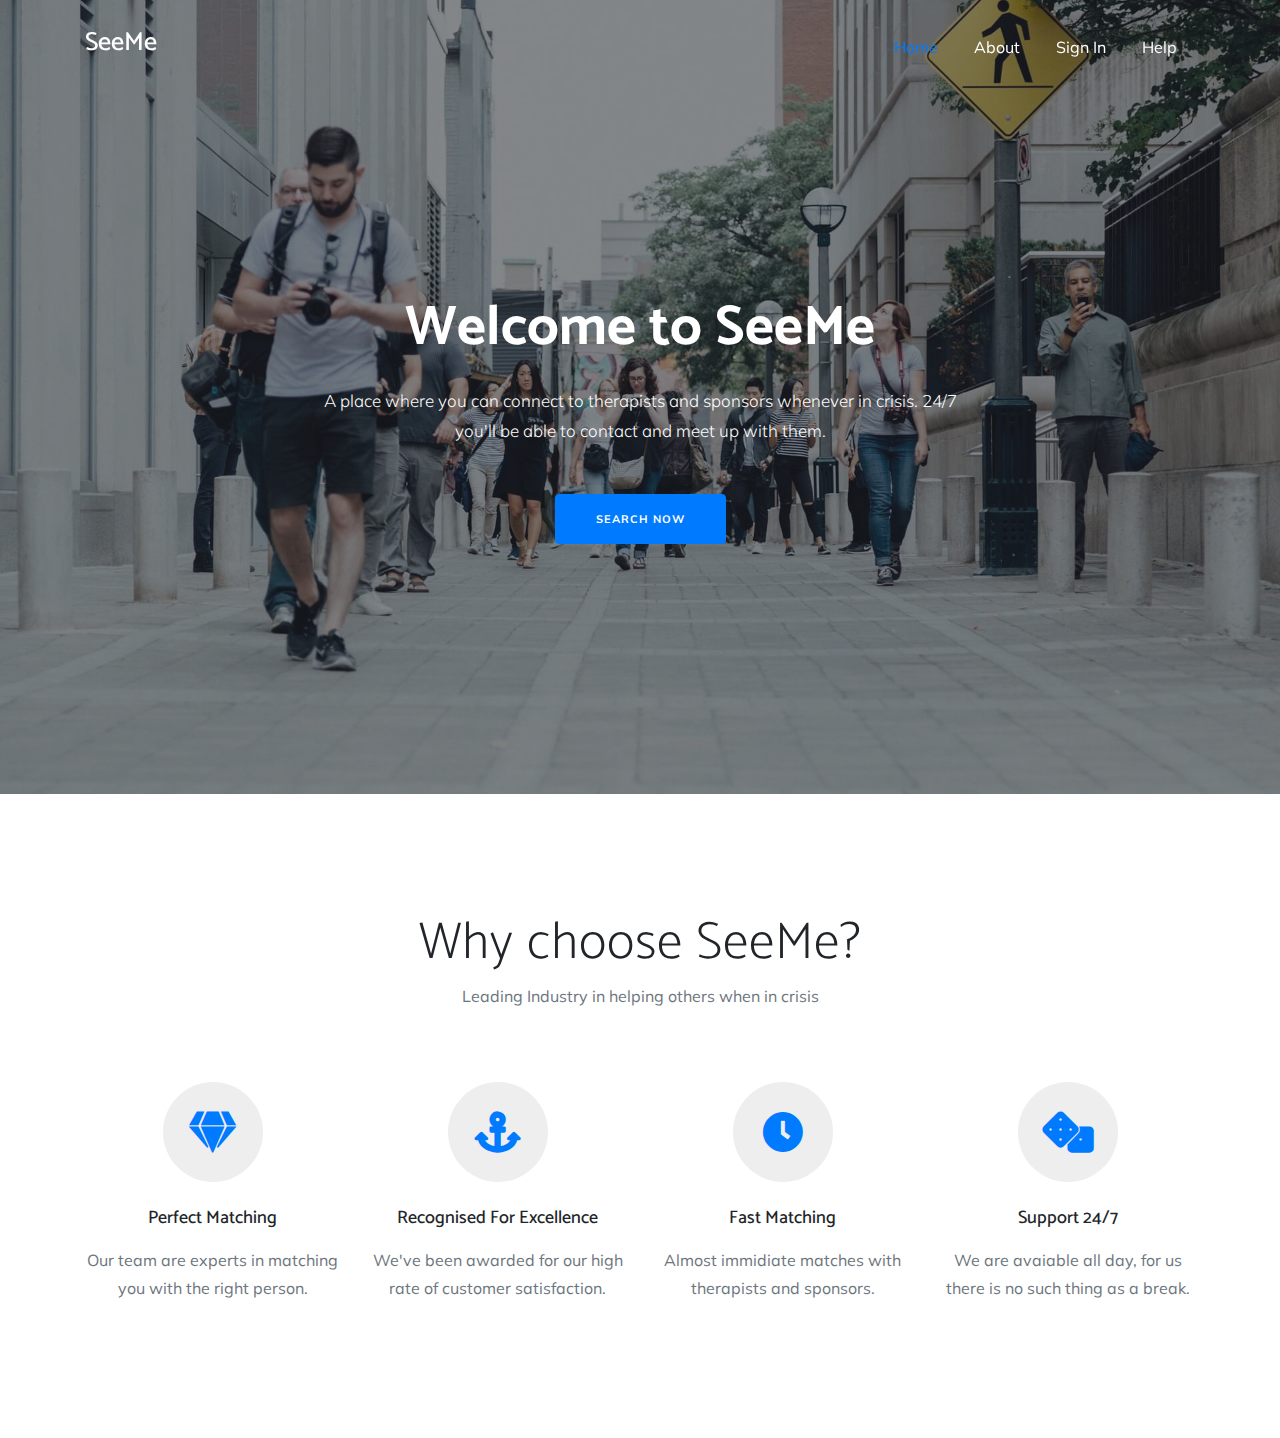
==== File/index.html @ f221f2fb "picture icon" ====
<!doctype html>
<html lang="en">

<head>
    <!-- Required meta tags -->
    <meta charset="utf-8">
    <meta name="viewport" content="width=device-width, initial-scale=1, shrink-to-fit=no">

    <meta name="description" content="Coral - Onepage portfolio Template">
    <meta name="author" content="esrat">

    <!-- Fontawseom Icon CSS -->
    <link rel="stylesheet" href="assets/css/all.css">

    <!-- Theme CSS -->
    <link rel="stylesheet" href="assets/css/bootstrap.min.css">
    <link rel="stylesheet" href="assets/css/style.css">
    <link rel="stylesheet" href="assets/css/responsive.css">
    <link rel="shortcut icon" type="image/x-icon" href="/Users/nataliesurielx3/Documents/GitHub/Hackathon/techHER2019/File/assets/img/modern.jpg" />

    <title>SeeMe: ...</title>
</head>

<body id="page-top">

    <!-- NAVBAR
    ================================================= -->
    <nav class="navbar navbar-expand-lg navbar-dark navbar-togglable  fixed-top " id="mainNav">
        <div class="container">

            <!-- Brand -->
            <a class="navbar-brand js-scroll-trigger" href="#page-top">
                <h2>SeeMe</h2>
            </a>

            <!-- Toggler -->
            <button class="navbar-toggler" type="button" data-toggle="collapse" data-target="#navbarCollapse" aria-controls="navbarCollapse" aria-expanded="false" aria-label="Toggle navigation">
                <span class="navbar-toggler-icon-bar">
                    <i class="fa fa-bars"></i>
                </span>
            </button>

            <!-- Collapse -->
            <div class="collapse navbar-collapse" id="navbarCollapse">
                <!-- Links -->
                <ul class="navbar-nav ml-auto">
                    <li class="nav-item">
                        <a class="nav-link js-scroll-trigger" href="#page-top">
                            Home
                        </a>
                    </li>
                    <li class="nav-item">
                        <a class="nav-link js-scroll-trigger" href="#feature">
                            About
                        </a>
                    </li>
                    <li class="nav-item">
                        <a class="nav-link js-scroll-trigger" href="">
                            Sign In
                        </a>
                    </li>
                    <li class="nav-item">
                        <a class="nav-link js-scroll-trigger" href="#service">
                            Help
                        </a>
                    </li>
                </ul>
            </div>
            <!-- / .navbar-collapse -->
        </div>
        <!-- / .container -->
    </nav>

    <!-- HERO
    ================================================== -->
    <section class="section section-top section-full">

        <!-- Cover -->
        <div class="bg-cover" style="background-image: url(assets/img/56.jpg);"></div>

        <!-- Overlay -->
        <div class="bg-overlay"></div>
        <!-- Content -->
        <div class="container">
            <div class="row justify-content-center align-items-center">
                <div class="col-md-10 col-lg-7 ">
                    <div class="banner-content">
                        <!-- Preheading -->
                        <!-- <p class="text-white text-uppercase text-center text-xs">
                            Meet <span>John Doe</span>
                        </p> -->

                        <!-- Heading -->
                        <h1 class="text-white text-center mb-4 display-4 font-weight-bold">
                           Welcome to SeeMe 
                        </h1>

                        <!-- Subheading -->
                        <p class="lead text-white text-center mb-5">
                            A place where you can connect to therapists and sponsors whenever in crisis. 24/7 you'll be able to contact and meet up with them.
                        </p>

                        <!-- Button -->
                        <p class="text-center mb-0" >
                            <a href="/listing/index.html" class="btn btn-primary ">
                                Search Now
                            </a>
                        </p>
                    </div>
                </div>
            </div>
            <!-- / .row -->
        </div>
        <!-- / .container -->
    </section>

    <!-- SECTIONS
    ================================================== -->
    <!-- PAGES
    ================================================== -->

    <!-- FEATURES
    ================================================== -->
    <section class="section" id="feature">
        <div class="container">
            <div class="row justify-content-center mb-4">
                <div class="col-md-8 col-lg-6 text-center">

                    <!-- Heading -->
                    <h2 class="lg-title mb-2">
                        Why choose SeeMe?
                    </h2>

                    <!-- Subheading -->
                    <p class="mb-5 ">
                        Leading Industry in helping others when in crisis
                    </p>

                </div>
            </div>
            <!-- / .row -->

            <div class="row justy-content-center">
                <div class="col-lg-3 col-md-6">
                    <div class="text-center feature-block">
                        <div class="feature-icon-block mb-4">
                            <i class="fa fa-gem"></i>
                        </div>
                        <h4 class="mb-3 ">Perfect Matching</h4>
                        <p>Our team are experts in matching you with the right person.</p>
                    </div>
                </div>

                <div class="col-lg-3 col-md-6">
                    <div class="text-center feature-block">
                        <div class="feature-icon-block mb-4">
                            <i class="fa fa-anchor"></i>
                        </div>
                        <h4 class="mb-3">Recognised for excellence</h4>
                        <p>We've been awarded for our high rate of customer satisfaction.</p>
                    </div>
                </div>

                <div class="col-lg-3 col-md-6">
                    <div class="text-center feature-block">
                        <div class="feature-icon-block mb-4">
                            <i class="fa fa-clock"></i>
                        </div>
                        <h4 class="mb-3">Fast Matching</h4>
                        <p>Almost immidiate matches with therapists and sponsors.</p>
                    </div>
                </div>

                <div class="col-lg-3 col-md-6">
                    <div class="text-center feature-block">
                        <div class="feature-icon-block mb-4">
                            <i class="fa fa-dice"></i>
                        </div>
                        <h4 class="mb-3">Support 24/7</h4>
                        <p>We are avaiable all day, for us there is no such thing as a break.</p>
                    </div>
                </div>
            </div>
        </div>
        <!-- / .container -->
    </section>


   
    

    <!-- JAVASCRIPT
    ================================================== -->
    <!-- Global JS -->
    <script src="assets/libs/jquery/jquery.min.js"></script>
    <script src="assets/libs/bootstrap/bootstrap.bundle.min.js"></script>

    <!-- Plugin JavaScript -->
    <script src="assets/js/jquery.easing.min.js"></script>
    <script src="assets/js/ajax-contact.js"></script>

    <!-- Theme JS -->
    <script src="assets/js/theme.js"></script>

</body>

</html>
---- File/assets/css/style.css ----
@import url('https://fonts.googleapis.com/css?family=Muli:300,400,500|Catamaran:100,200,300,400,500,600,700,800,900');


html {
    line-height: 1.15;
    -webkit-text-size-adjust: 100%;
    -ms-text-size-adjust: 100%;
    -ms-overflow-style: scrollbar;
    -webkit-tap-highlight-color: rgba(0, 0, 0, 0);
    overflow-x: hidden;
}
body {
    font-family: Muli,Helvetica,Arial,sans-serif;
    font-size: 16px;
    line-height: 1.75;
    margin: 0;
    background-color: #fff;
    font-weight: 400;
    color: #6c757d;
}

img{
    max-width: 100%;
    height: auto;
}


/*--------------------
 TYPOGRAPHY
-----------------*/

.h1,
.h2,
.h3,
.h4,
.h5,
.h6,
h1,
h2,
h3,
h4,
h5,
h6 {
    font-family: Catamaran,Helvetica,Arial,sans-serif;
    font-weight: 500;
    line-height: 1.35;
    margin-bottom: .5rem;
    color: #212529
}

.h1,
h1 {
    font-size: 2.125rem
}

.h2,
h2 {
    font-size: 1.625rem
}

.h3,
h3 {
    font-size: 1.375rem
}

.h4,
h4 {
    font-size: 1.125rem
}

.h5,
h5 {
    font-size: .9375rem
}

.h6,
h6 {
    font-size: .75rem
}

.lead {
    font-size: 1.0625rem;
    font-weight: 300
}


@media (max-width:767.98px) {
    h1 {
        font-size: 1.5rem
    }
    h2 {
        font-size: 1.375rem
    }
    h3 {
        font-size: 1.25rem
    }
    h4 {
        font-size: 1.125rem
    }
    h5 {
        font-size: .9375rem
    }
    h6 {
        font-size: .75rem
    }
}


.lg-title{
    font-size: 52px;
    font-weight: 200;
    letter-spacing: 1px;
    line-height: 60px;
    color: rgb(33, 37, 41);
}

.display-5{
    font-size: 2.5rem;
    font-weight: 300;
    line-height: 1.2;
}

/*--------------------

-----------------*/


img {
    vertical-align: middle;
    border-style: none;

}
.img-thumbnail {
    padding: .25rem;
    border: 1px solid #dee2e6;
    background-color: #fff
}


.section {
    position: relative;
    padding: 8.125rem 0;
}
@media (min-width:768px) {
    .section {
        padding: 7.5rem 0
    }
}

.section-top {
    padding-top: 8.125rem;
}

.section-bottom{
    padding-bottom: 8.125rem;
}

@media (min-width:768px) {
    .section-top {
        padding-top: 10.3125rem
    }
}



/*-------------------
  BUTTONS STYLE
----------------=----*/

.btn {
    padding: 1rem 2.5rem !important;
    transition: all 0.2s ease-in-out;
    text-transform: uppercase;
    font-size: .6875rem;
    font-weight: 700;
    letter-spacing: 1px;
}

.btn-white{
    background: #fff;
    color: #111;
}

.btn[class*=outline] {
    color: #212529
}

.btn[class*=outline].dropdown-toggle,
.btn[class*=outline]:active,
.btn[class*=outline]:active:focus,
.btn[class*=outline]:focus,
.btn[class*=outline]:hover {
    background-color: transparent
}

.btn[class*=outline][class*=primary]:active,
.btn[class*=outline][class*=primary]:active:focus,
.btn[class*=outline][class*=primary]:focus,
.btn[class*=outline][class*=primary]:hover {
    color: #f5ba4b
}

.btn-circle {
    display: inline-flex;
    width: 4.20313rem !important;
    height: 4.20313rem !important;
    padding: 0 !important;
    border-radius: 50%;
    align-items: center;
    justify-content: center
}

.btn:focus {
    box-shadow: none !important
}


/*-------------------
   MENU
----------------------*/

.navbar-toggler-icon {
    display: inline-block;
    width: 1.5em;
    height: 1.5em;
    content: "";
    vertical-align: middle;
    background: no-repeat 50%;
    background-size: 100% 100%
}


.navbar-nav .nav-link {
    padding-right: 1rem;
    padding-left: 1rem
}

.navbar-nav .nav-item {
    padding: 0px 10px;
}


.navbar-dark .navbar-nav .nav-link {
    color: #fff;
}
.navbar-light .navbar-nav .nav-link ,.navbar-light .navbar-nav .nav-link:hover,.navbar-light .navbar-nav .nav-link:focus{
    color: #111;
}


.navbar-dark .navbar-nav .active > .nav-link, .navbar-dark .navbar-nav .nav-link.active, .navbar-dark .navbar-nav .nav-link.show, .navbar-dark .navbar-nav .show > .nav-link{
    color: #007bff!important;
}
.navbar {
    position: relative;
    padding: 1.25rem 1rem;
}

.fixed-top {
    position: fixed;
    z-index: 1030;
    right: 0;
    left: 0;
}


.navbar-dark {
    color: #fff;
}
.navbar-light {
    background: #fff;
}

.navbar-light::before {
    opacity: 1;
}
.navbar-light {
    color: #212529;
}


.navbar .nav-item-divider {
    display: none
}

@media (min-width:1200px) {
    .navbar .nav-item-divider {
        display: block
    }
}

.navbar .nav-item-divider .nav-link {
    opacity: .25
}

.navbar .nav-item-divider .nav-link > span {
    border-left: 1px solid
}

@media (max-width:1199.98px) {
    .navbar .dropdown-menu {
        padding-top: 0;
        padding-bottom: 0;
        border: 0
    }
}

@media (min-width:1200px) {
    .navbar .dropdown-menu {
        transform: translateY(.5rem);
        opacity: 0
    }
    .navbar .dropdown-menu.show {
        animation: .2s forwards d
    }
    @keyframes d {
        to {
            transform: translateY(0);
            opacity: 1
        }
    }
}

.navbar-brand h2{
    color: #fff;
}


.navbar-light .navbar-brand h2{
    color: #111;
}



/*-------------------
  DROPDOWN MENU
----------------------*/


.dropdown-menu {
    opacity: 0
}

.dropdown-menu.show {
    animation: .2s forwards b
}

@keyframes b {
    to {
        opacity: 1
    }
}

.dropdown-item {
    font-size: .6875rem;
    font-weight: 500;
    padding-top: .5rem;
    padding-bottom: .5rem;
    transition: background-color .1s;
    text-transform: uppercase
}

@media (min-width:1200px) {
    .dropdown-item {
        padding-top: .75rem;
        padding-bottom: .75rem
    }
}

@media (min-width:1200px) {
    .dropdown-item + .dropdown-item {
        border-top: 1px solid rgba(0, 0, 0, .1)
    }
}


/*------------------------
 BACKGROUND
----------------------------*/


.bg-cover {
    background-repeat: no-repeat;
    background-position: 50%;
    background-size: cover
}

.bg-cover,
.bg-overlay,
.bg-overlay:before {
    position: absolute;
    top: 0;
    right: 0;
    bottom: 0;
    left: 0
}

.bg-overlay:before {
    content: "";
    opacity: .55;
    background-color: #212529
}


.box-shadow {
    box-shadow: 0 25px 100px -5px rgba(0, 0, 0, .15)
}



/*----------------------
 Banner STYLE
-----------------------*/
.banner-content{
    padding: 130px 0px;
}


/*----------------------
 FEATURE STYLE
-----------------------*/

.feature-block h4{
    text-transform: capitalize;
}
.feature-icon-block{
    font-size: 40px;
    width: 100px;
    height: 100px;
    background:#eee;
    color: #007bff;
    text-align: center;
    margin: 0 auto;
    border-radius: 100%;
    padding-top: 15px;
    -webkit-transition: all .3s ease 0s;
    -o-transition: all .3s ease 0s;
    transition:all .3s ease 0s ;
    
}

.feature-block:hover .feature-icon-block{
     background:#007bff;
    color: #fff;
}

/*----------------------
 ABOUT STYLE
-----------------------*/
.skill-list{
    padding-left: 30px;
    margin-top: 15px;
}
.skill-list li{
    position: relative;
    color: #222;
    padding: 0px 0px 7px 30px;
}
.skill-list li:before{
    position: absolute;
    content:"\f560";
    font-family: "Font Awesome 5 Free";
    left: 0px;
    top: 0px;
    color: #007bff;
}


.about-content{
    padding-left: 30px;
}
.about-content-2 {
    padding-right: 40px;
}
.about-content-2  p,.about-content p{
    margin: 20px 0px 30px;
}


.about-img{
    position: relative;
    z-index: 222;
    padding: 20px;
}


.about-img:after{
    position: absolute;
    content:"";
    right: 0px;
    bottom:0px;
    width: 150px;
    height: 150px;
    background: #fff;
    z-index: -1;
    -webkit-box-shadow: 0px 0px 20px #eee;
    box-shadow:  0px 0px 20px #eee;
}
.about-img:before{
    position: absolute;
    content:"";
    left: 0px;
    top: 0px;
    width: 150px;
    height: 150px;
    background: #fff;
    z-index: -1;
    -webkit-box-shadow: 0px 0px 20px #eee;
    box-shadow:  0px 0px 20px #eee;
}



/*----------------------
 SERVICE
-----------------------*/
.service-icon{
    font-size: 30px;
    margin-right: 25px;
    margin-top: 10px;
}
.service-content{
    margin-top: 20px;
}
.service-content h4 {
    margin-bottom: 10px;
    line-height: 26px;
    font-weight: 700;
    text-transform: uppercase;
}
.service-content h4 span{
    font-weight: 400;
}



/*----------------------
 PORTFOLIO
-----------------------*/
.portfolio-block{
    position: relative;
    text-align: center;
    -webkit-box-shadow: 0px 0px 20px #eee;
    box-shadow:  0px 0px 20px #eee;
}
.portfolio-block img{
    margin-bottom: 15px;
}


.portfolio-content{
    padding: 20px 0px 40px;
}
.work-cat{
     color: #007bff;
}



.overlay-content{
    position: absolute;
    content:"";
    margin-top: -15%;
    top: 50%;
    left: 40%;
    opacity: 0;
    visibility: hidden;
    -webkit-transition: all .3s ease-in-out;
    -o-transition: all .3s ease-in-out;
    transition:all .3s ease-in-out ;
}
.overlay-content i{
    width: 60px;
    height: 60px;
    display: block;
    background: #fff;
    text-align: center;
    padding-top: 22px;
    border-radius: 100%;
}

.portfolio-block:before{
    position: absolute;
    content:"";
    width: 100%;
    height: 100%;
    background:rgba(0,0,0,0.5);
    opacity: 0;
    visibility: hidden;
    -webkit-transition: all .3s ease-in-out;
    -o-transition: all .3s ease-in-out;
    transition:all .3s ease-in-out ;
}
.portfolio-block:hover .overlay-content,.portfolio-block:hover:before{
    opacity: 1;
    visibility: visible;
}

.overlay-content a:focus, .overlay-content a:hover{
    text-decoration: none;
}


/*----------------------
 PRICING
-----------------------*/

.pricing-block{
    text-align: center;
    padding: 30px 40px;
    border: 1px solid#ddd;
}
.price{
    font-size: 80px;
    font-weight: 700;
}

.price small{
    font-size: 18px;
}
.pricing-block ul{
    margin-bottom: 30px;
}
.pricing-block li{
    padding: 6px 0px;
    border-top: 1px solid#eee;
}

/*----------------------
 TESTIMONIAL
-----------------------*/
.test-content{
   color: #fff;
}

.test-content p.lead{
    margin: 30px 0px;
    color: #fff;
    opacity: .8;
}

.client-info{
    margin-top: 50px;
}
.client-img img{
    width: 100px;
    height: 100px;
    border-radius: 100%;
    border: 5px solid#ddd;
    text-align: center;
}

.client-text{
    margin-top: 20px;
}
.client-text h3{
    margin-bottom: 0px;
    color: #fff;
}
.client-text h6{
    color: #888;
    margin-bottom: 0px;
}

.test-content{
    margin-bottom: 80px;
}

/*----------------------
 CONTACT
-----------------------*/

.form-control{
    border-radius: 3px;
    height: 50px;
    padding-left: 15px;
    border: 1px solid#ddd;
}

.form-group {
    margin-bottom: 20px;
}


.submit{
    margin-top: 15px;
}
::-webkit-input-placeholder { /* Chrome/Opera/Safari */
  font-size: 13px;
}
::-moz-placeholder { /* Firefox 19+ */
  font-size: 13px;
}
:-ms-input-placeholder { /* IE 10+ */
  font-size: 13px;
}
:-moz-placeholder { /* Firefox 18- */
 font-size: 13px;
}



/*----------------------
 FOOTER
-----------------------*/
.top-padding{
    padding-top: 70px;
}
.footer-widget{
    margin-bottom: 50px;
}


.footer-widget a{
    font-size: 30px;
}

.footer-widget p{
    color: #eee;
}
.footer-link{
    padding-left: 0;
    list-style-type: none
}

.footer-link li{
    color: #fff;
}
.footer-link > li + li {
    margin: .5rem 0 0
}
.footer-link i{
    margin-right: 10px;
}

.footer-copy{
    padding: 40px 0px;
    border-top: 1px solid#444;
}



/*--------------------

-----------------------*/

.large-image{
    margin-bottom: 30px;
}
.portfolio-details{
    margin-top: 30px;
}

.project-meta{
    margin-bottom: 20px;
}

.feature-title{
    font-weight: 700;
    margin: 30px 0px 20px;
    font-size: 22px;
}
---- File/assets/css/responsive.css ----
/* Responsive styles
================================================== */

/* Large Devices, Wide Screens */
@media (min-width : 1200px) {
	.dropdown i{
		display: none;
	}
}


/* Medium Devices, Desktops */
@media (min-width : 992px) {
	

}

/* Small Devices, Tablets */
@media (min-width : 768px) and (max-width: 991px) {

 .navbar-light .navbar-toggler{
        color: rgba(0,0,0,.5);
        border-color: rgba(0,0,0,.1);
        padding: 10px 10px;
         border-radius: 0px;
    }
    
    .navbar-nav{
        background: #000;
    }
    
    .navbar-light .navbar-nav{
        background: #fff;
    }
    
   .navbar-light .navbar-toggler-icon-bar{
       background: #fff;
       height: auto;
    }
    
/*================
     FEATURE
    =========================*/
    
    .feature-block{
        margin-bottom: 40px;
    }
    
    .about-img,.about-content-2,.footer-link{
        margin-bottom: 30px;
    }


}

/* Small Devices Potrait */
@media (max-width : 767px){

    .navbar-light .navbar-toggler{
        color: rgba(0,0,0,.5);
        border-color: rgba(0,0,0,.1);
        padding: 10px 10px;
         border-radius: 0px;
    }
    
    .navbar-nav{
        background: #000;
    }
    
    .navbar-light .navbar-nav{
        background: #fff;
    }
    
   .navbar-light .navbar-toggler-icon-bar{
       background: #fff;
       height: auto;
    }
    
/*================
     FEATURE
    =========================*/
    
    .feature-block{
        margin-bottom: 40px;
    }
    
    .about-img,.about-content-2,.footer-link{
        margin-bottom: 30px;
    }
	
}

/* Extra Small Devices, Phones */ 
@media (min-width : 480px) and (max-width:767px){

    .navbar-light .navbar-toggler {
        color: rgba(0,0,0,.5);
        border-color: rgba(0,0,0,.1);
        padding: 10px 10px;
         border-radius: 0px;
    }
    
    .navbar-nav{
        background: #000;
    }
    
    .navbar-light .navbar-nav{
        background: #fff;
    }
    
   .navbar-light .navbar-toggler-icon-bar{
       background: #fff;
       height: auto;
    }
    
/*================
     FEATURE
    =========================*/
    
    .feature-block{
        margin-bottom: 40px;
    }
    
    .about-img,.about-content-2,.footer-link{
        margin-bottom: 30px;
    }

    
    
    .pricing-block{
        margin-bottom: 20px;
        margin-top: 30px;
    }

}

/* Custom, iPhone Retina */ 
@media (min-width : 320px) and (max-width: 478px)  {

    .navbar-light .navbar-toggler {
        color: rgba(0,0,0,.5);
        border-color: rgba(0,0,0,.1);
        padding: 10px 10px;
        border-radius: 0px;
    }
    
    .navbar-nav{
        background: #000;
    }
    
    .navbar-light .navbar-nav{
        background: #fff;
    }
    
   .navbar-light .navbar-toggler-icon-bar{
        background: #fff;
       height: auto;
    }
    
/*================
     FEATURE
    =========================*/
    
    .feature-block{
        margin-bottom: 40px;
    }
    
    .about-img,.about-content-2,.footer-link{
        margin-bottom: 30px;
    }

    
    .pricing-block{
        margin-bottom: 30px;
        margin-top: 30px;
    }



}
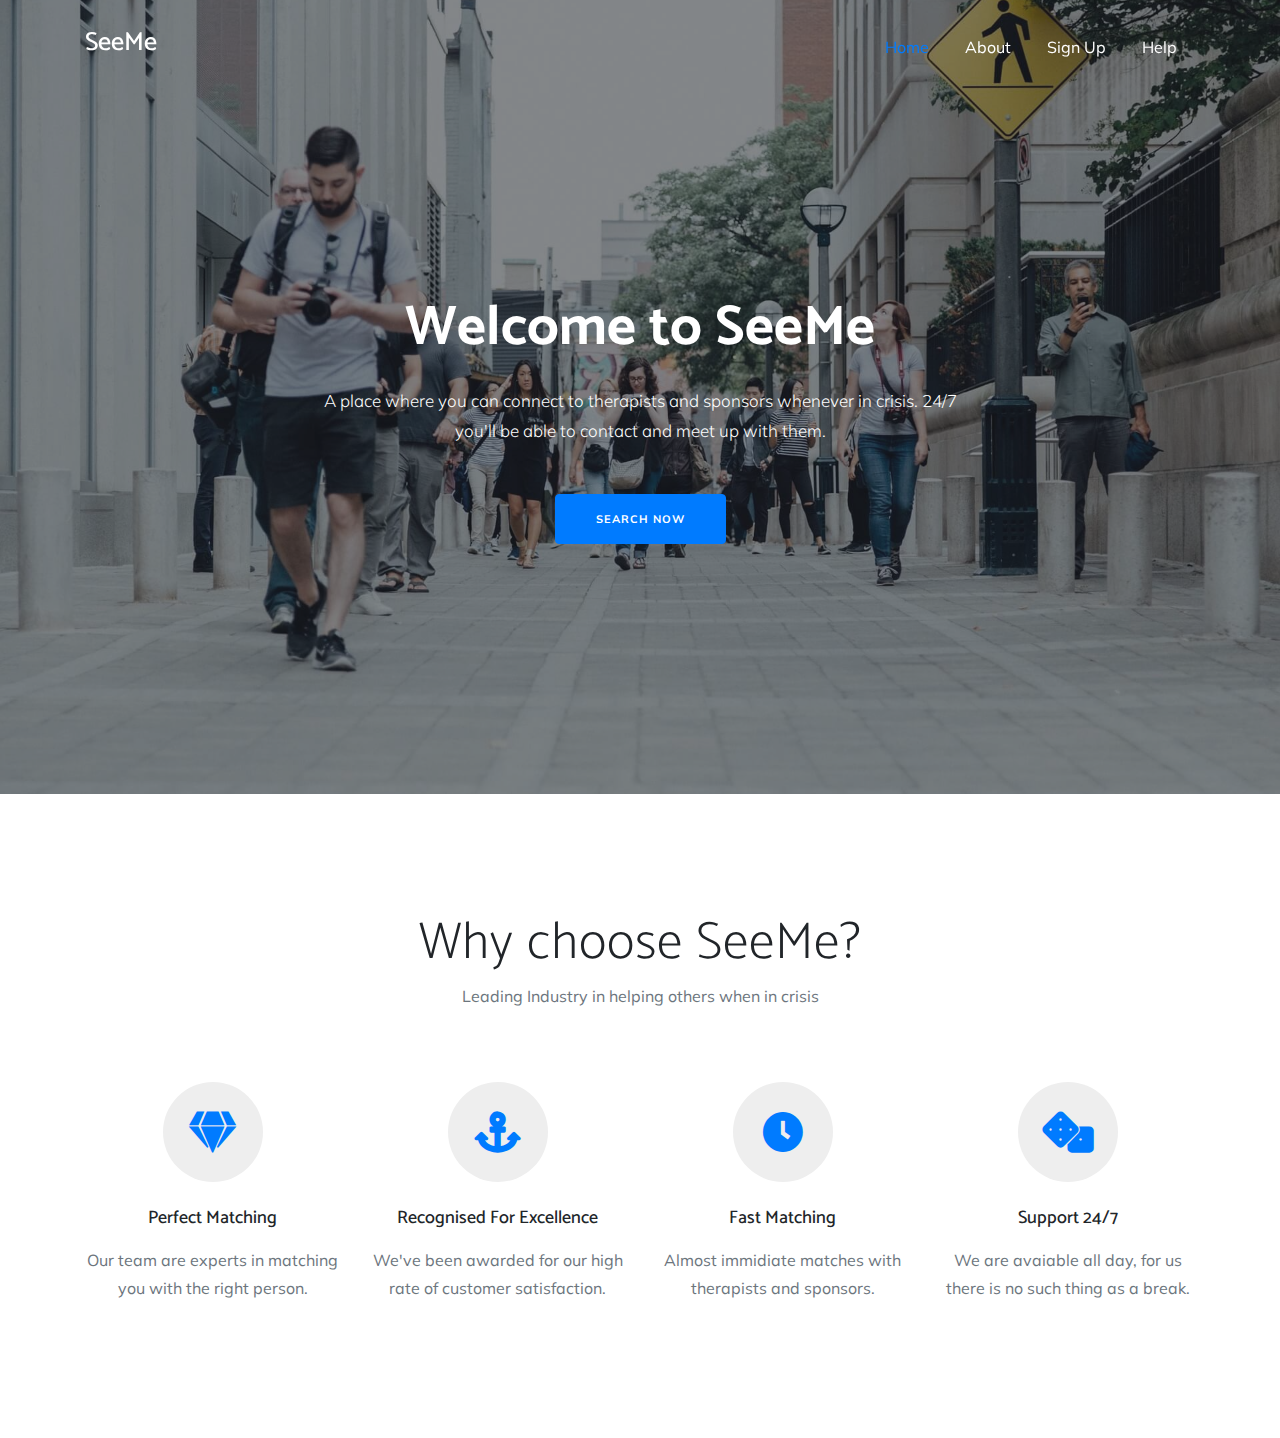
==== commit 841ac7ab: "added stuff" ====
--- a/File/index.html
+++ b/File/index.html
@@ -40,6 +40,9 @@
                 </span>
             </button>
 
+
+
+
             <!-- Collapse -->
             <div class="collapse navbar-collapse" id="navbarCollapse">
                 <!-- Links -->
@@ -55,8 +58,8 @@
                         </a>
                     </li>
                     <li class="nav-item">
-                        <a class="nav-link js-scroll-trigger" href="">
-                            Sign In
+                        <a class="nav-link js-scroll-trigger" href="/SignUp/index.html">
+                            Sign Up
                         </a>
                     </li>
                     <li class="nav-item">
